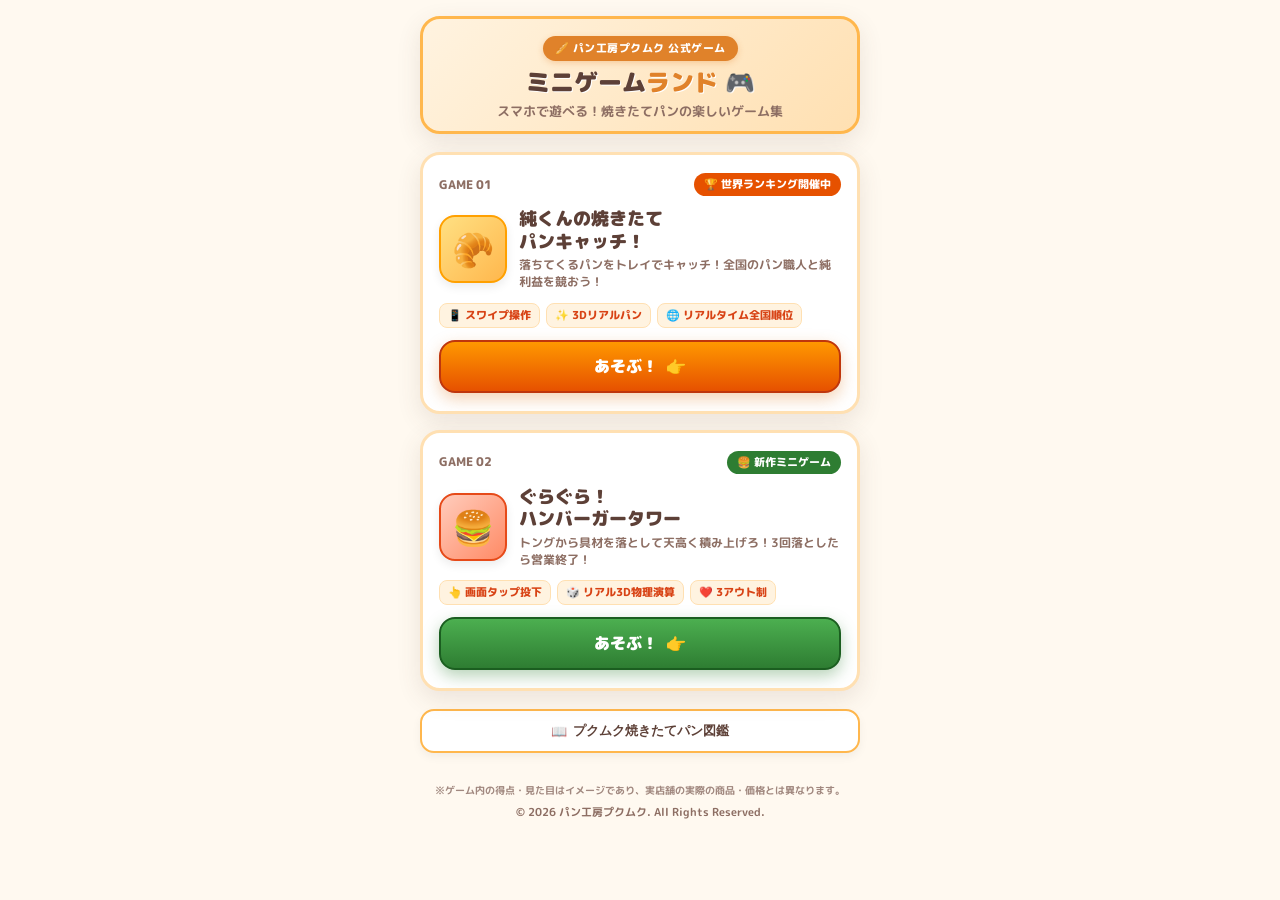
==== index.html @ da217a39 "Add Pukumuku breads and burger ingredients" ====
<!DOCTYPE html>
<html lang="ja">

<head>
  <meta charset="UTF-8">
  <meta name="viewport" content="width=device-width, initial-scale=1.0, maximum-scale=1.0, user-scalable=no">
  <meta http-equiv="Cache-Control" content="no-cache, no-store, must-revalidate">
  <meta http-equiv="Pragma" content="no-cache">
  <meta http-equiv="Expires" content="0">
  <title>パン工房プクムク ミニゲームランド 🎮</title>
  <link rel="stylesheet" href="portal.css?v=portal20261103a">
  <link rel="preconnect" href="https://fonts.googleapis.com">
  <link rel="preconnect" href="https://fonts.gstatic.com" crossorigin>
  <link href="https://fonts.googleapis.com/css2?family=M+PLUS+Rounded+1c:wght@700;800;900&display=swap" rel="stylesheet">
  <link rel="stylesheet" href="catch_breads.css?v=20261108bakery">
</head>

<body>
  <div id="portal-container">
    <!-- ヘッダー -->
    <header class="portal-header">
      <div class="portal-badge">🥖 パン工房プクムク 公式ゲーム</div>
      <h1 class="portal-title">ミニゲーム<span>ランド</span> 🎮</h1>
      <p class="portal-subtitle">スマホで遊べる！焼きたてパンの楽しいゲーム集</p>
    </header>

    <!-- ゲーム一覧 -->
    <main class="games-list">
      <!-- ゲーム①：パンキャッチ -->
      <article class="game-card">
        <div class="card-top">
          <span class="game-number">GAME 01</span>
          <span class="card-badge popular">🏆 世界ランキング開催中</span>
        </div>
        <div class="game-info">
          <div class="game-icon-box icon-catch">🥐</div>
          <div class="game-text">
            <h2 class="game-name">純くんの焼きたて<br>パンキャッチ！</h2>
            <p class="game-desc">落ちてくるパンをトレイでキャッチ！全国のパン職人と純利益を競おう！</p>
          </div>
        </div>
        <div class="game-tags">
          <span class="tag">📱 スワイプ操作</span>
          <span class="tag">✨ 3Dリアルパン</span>
          <span class="tag">🌐 リアルタイム全国順位</span>
        </div>
        <a href="catch/" class="play-btn play-btn-orange">
          <span>あそぶ！</span> 👉
        </a>
      </article>

      <!-- ゲーム②：ハンバーガータワー -->
      <article class="game-card">
        <div class="card-top">
          <span class="game-number">GAME 02</span>
          <span class="card-badge new">🍔 新作ミニゲーム</span>
        </div>
        <div class="game-info">
          <div class="game-icon-box icon-tower">🍔</div>
          <div class="game-text">
            <h2 class="game-name">ぐらぐら！<br>ハンバーガータワー</h2>
            <p class="game-desc">トングから具材を落として天高く積み上げろ！3回落としたら営業終了！</p>
          </div>
        </div>
        <div class="game-tags">
          <span class="tag">👆 画面タップ投下</span>
          <span class="tag">🎲 リアル3D物理演算</span>
          <span class="tag">❤️ 3アウト制</span>
        </div>
        <a href="sandwich_tower.html" class="play-btn play-btn-green">
          <span>あそぶ！</span> 👉
        </a>
      </article>
    </main>

    <!-- サブ機能（パン図鑑） -->
    <div class="portal-sub-actions">
      <button id="open-catalog-btn" class="sub-action-btn">
        <span>📖</span> プクムク焼きたてパン図鑑
      </button>
    </div>

    <!-- フッター -->
    <footer class="portal-footer">
      <p class="portal-disclaimer">※ゲーム内の得点・見た目はイメージであり、実店舗の実際の商品・価格とは異なります。</p>
      <p>&copy; 2026 パン工房プクムク. All Rights Reserved.</p>
    </footer>
  </div>

  <!-- パン図鑑モーダル -->
  <div id="catalog-modal" class="overlay">
    <div class="modal-card">
      <div class="result-header">📖 プクムク焼きたてパン図鑑</div>
      <div class="catalog-scroll-area">
        <ul class="catch-bread-grid" aria-label="パンキャッチのパン一覧"></ul>
      </div>
      <div class="catalog-disclaimer">※ゲーム内の得点・見た目はイメージであり、実店舗の実際の商品・価格とは異なります。</div>
      <button id="close-catalog-btn" class="close-btn">閉じる</button>
    </div>
  </div>

  <script>
    const catalogModal = document.getElementById('catalog-modal');
    const openBtn = document.getElementById('open-catalog-btn');
    const closeBtn = document.getElementById('close-catalog-btn');

    if (openBtn) {
      openBtn.addEventListener('click', () => catalogModal.classList.add('active'));
    }
    if (closeBtn) {
      closeBtn.addEventListener('click', () => catalogModal.classList.remove('active'));
    }
    if (catalogModal) {
      catalogModal.addEventListener('click', (e) => {
        if (e.target === catalogModal) catalogModal.classList.remove('active');
      });
    }
  </script>
  <script src="catch_breads.js?v=20261109menu"></script>
</body>

</html>
---- portal.css ----
/* ============================================================
   🥖 パン工房プクムク ミニゲームランド - ポータル専用スタイル
   ============================================================ */
:root {
  --color-bg-base: #FFF9F0;
  --color-card-bg: #FFFFFF;
  --color-theme-orange: #E0822A;
  --color-theme-dark: #5D4037;
  --color-accent-gold: #F59E0B;
  --color-accent-green: #10B981;
  --color-accent-red: #EF4444;
  --color-text-main: #3E2723;
  --color-text-sub: #8D6E63;
  --shadow-card: 0 8px 24px rgba(93, 64, 55, 0.12);
}

* {
  box-sizing: border-box;
  margin: 0;
  padding: 0;
  -webkit-tap-highlight-color: transparent;
  user-select: none;
}

body {
  font-family: 'M PLUS Rounded 1c', 'Hiragino Maru Gothic ProN', sans-serif;
  background: var(--color-bg-base);
  color: var(--color-text-main);
  min-height: 100vh;
  display: flex;
  justify-content: center;
  align-items: flex-start;
  padding: 16px 12px 40px;
}

#portal-container {
  width: 100%;
  max-width: 440px;
  display: flex;
  flex-direction: column;
  gap: 18px;
}

/* ヘッダー */
.portal-header {
  text-align: center;
  padding: 16px 12px 10px;
  background: linear-gradient(135deg, #FFF3E0, #FFE0B2);
  border-radius: 20px;
  border: 3px solid #FFB74D;
  box-shadow: var(--shadow-card);
}

.portal-badge {
  display: inline-block;
  background: var(--color-theme-orange);
  color: #FFF;
  font-size: 11px;
  font-weight: 800;
  padding: 4px 12px;
  border-radius: 20px;
  letter-spacing: 0.5px;
  margin-bottom: 6px;
  box-shadow: 0 2px 6px rgba(224, 130, 42, 0.3);
}

.portal-title {
  font-size: 24px;
  font-weight: 900;
  color: var(--color-theme-dark);
  line-height: 1.3;
  text-shadow: 1px 1px 0 #FFF;
}

.portal-title span {
  color: var(--color-theme-orange);
}

.portal-subtitle {
  font-size: 13px;
  font-weight: 700;
  color: var(--color-text-sub);
  margin-top: 4px;
}

/* ゲーム一覧 */
.games-list {
  display: flex;
  flex-direction: column;
  gap: 16px;
}

.game-card {
  background: var(--color-card-bg);
  border-radius: 20px;
  border: 3px solid #FFE0B2;
  box-shadow: var(--shadow-card);
  padding: 18px 16px;
  display: flex;
  flex-direction: column;
  gap: 12px;
  transition: transform 0.15s ease, box-shadow 0.15s ease;
  position: relative;
  overflow: hidden;
}

.game-card:hover {
  transform: translateY(-2px);
  box-shadow: 0 12px 28px rgba(93, 64, 55, 0.18);
}

.card-top {
  display: flex;
  align-items: center;
  justify-content: space-between;
}

.card-badge {
  font-size: 11px;
  font-weight: 800;
  padding: 3px 10px;
  border-radius: 12px;
  color: #FFF;
}

.card-badge.popular {
  background: #E65100;
}

.card-badge.new {
  background: #2E7D32;
  animation: pulse 1.5s infinite;
}

@keyframes pulse {
  0%, 100% { opacity: 1; transform: scale(1); }
  50% { opacity: 0.85; transform: scale(1.05); }
}

.game-number {
  font-size: 12px;
  font-weight: 800;
  color: var(--color-text-sub);
}

.game-info {
  display: flex;
  gap: 12px;
  align-items: center;
}

.game-icon-box {
  width: 68px;
  height: 68px;
  border-radius: 16px;
  display: flex;
  align-items: center;
  justify-content: center;
  font-size: 34px;
  flex-shrink: 0;
  box-shadow: 0 4px 10px rgba(0, 0, 0, 0.08);
}

.icon-catch {
  background: linear-gradient(135deg, #FFE082, #FFB74D);
  border: 2px solid #FFA000;
}

.icon-tower {
  background: linear-gradient(135deg, #FFCCBC, #FF8A65);
  border: 2px solid #E64A19;
}

.game-text {
  flex: 1;
}

.game-name {
  font-size: 18px;
  font-weight: 900;
  color: var(--color-theme-dark);
  line-height: 1.25;
}

.game-desc {
  font-size: 12px;
  font-weight: 700;
  color: var(--color-text-sub);
  margin-top: 4px;
  line-height: 1.4;
}

.game-tags {
  display: flex;
  flex-wrap: wrap;
  gap: 6px;
}

.tag {
  font-size: 11px;
  font-weight: 800;
  background: #FFF3E0;
  color: #D84315;
  padding: 3px 8px;
  border-radius: 8px;
  border: 1px solid #FFE0B2;
}

/* あそぶボタン */
.play-btn {
  display: flex;
  align-items: center;
  justify-content: center;
  gap: 8px;
  width: 100%;
  padding: 13px 0;
  font-size: 16px;
  font-weight: 900;
  text-decoration: none;
  border-radius: 16px;
  color: #FFF;
  box-shadow: 0 6px 16px rgba(224, 130, 42, 0.35);
  transition: transform 0.1s ease, filter 0.1s ease;
}

.play-btn-orange {
  background: linear-gradient(180deg, #FF9800, #E65100);
  border: 2px solid #BF360C;
}

.play-btn-green {
  background: linear-gradient(180deg, #4CAF50, #2E7D32);
  border: 2px solid #1B5E20;
  box-shadow: 0 6px 16px rgba(46, 125, 50, 0.35);
}

.play-btn:active {
  transform: scale(0.97);
  filter: brightness(0.9);
}

/* サブメニュー・図鑑ボタン */
.portal-sub-actions {
  display: flex;
  gap: 10px;
}

.sub-action-btn {
  flex: 1;
  background: #FFF;
  border: 2px solid #FFB74D;
  border-radius: 14px;
  padding: 11px 8px;
  font-size: 13px;
  font-weight: 800;
  color: var(--color-theme-dark);
  cursor: pointer;
  box-shadow: 0 4px 10px rgba(0, 0, 0, 0.05);
  display: flex;
  align-items: center;
  justify-content: center;
  gap: 6px;
  transition: background 0.1s;
}

.sub-action-btn:active {
  background: #FFF3E0;
}

/* フッター */
.portal-footer {
  text-align: center;
  padding: 12px 10px;
  font-size: 11px;
  font-weight: 700;
  color: var(--color-text-sub);
  line-height: 1.5;
}

.portal-disclaimer {
  font-size: 10px;
  margin-bottom: 6px;
  color: #A1887F;
}

/* パン図鑑モーダル */
.overlay {
  display: none;
  position: fixed;
  top: 0; left: 0; width: 100%; height: 100%;
  background: rgba(0, 0, 0, 0.65);
  z-index: 1000;
  justify-content: center;
  align-items: center;
  padding: 16px;
}

.overlay.active {
  display: flex;
}

.modal-card {
  background: #FFF;
  border-radius: 20px;
  padding: 16px;
  width: 100%;
  max-width: 380px;
  box-shadow: 0 16px 36px rgba(0,0,0,0.3);
  display: flex;
  flex-direction: column;
}

.result-header {
  font-size: 16px;
  font-weight: 900;
  text-align: center;
  color: var(--color-theme-dark);
  margin-bottom: 10px;
}

.catalog-scroll-area {
  max-height: 60vh;
  overflow-y: auto;
  border-radius: 12px;
  border: 2px solid #E0822A;
  background: #FFFDF7;
}

.catalog-img {
  width: 100%;
  height: auto;
  display: block;
}

.catalog-disclaimer {
  font-size: 10px;
  font-weight: 800;
  color: #8D6E63;
  margin: 6px 0 10px;
  text-align: right;
  line-height: 1.3;
}

.close-btn {
  background: var(--color-theme-orange);
  color: #FFF;
  border: none;
  border-radius: 12px;
  padding: 10px;
  font-size: 15px;
  font-weight: 900;
  cursor: pointer;
}
---- catch_breads.css ----
.catch-bread-grid {
  display: grid;
  grid-template-columns: repeat(2, minmax(0, 1fr));
  gap: 8px;
  margin: 0;
  padding: 8px;
  list-style: none;
  text-align: center;
}

.catch-bread-entry {
  display: flex;
  flex-direction: column;
  align-items: center;
  gap: 4px;
  padding: 4px 5px 9px;
  border: 1px solid #ebc184;
  border-radius: 12px;
  background: radial-gradient(ellipse at 50% 34%, #fffdfa 25%, #fff0d4 85%);
  color: #68351e;
  line-height: 1.3;
}

.catch-bread-entry img {
  display: block;
  width: min(100%, 112px);
  height: auto;
  margin: -5px 0 -12px;
  filter: drop-shadow(0 4px 4px #733e2230);
}

.catch-bread-entry strong {
  font-size: 13px;
}

.catch-bread-score {
  padding: 2px 8px;
  border-radius: 999px;
  background: #ffe1a6;
  color: #864007;
  font-size: 12px;
  font-weight: 800;
}

.catch-bread-score.penalty {
  background: #ffe2d8;
  color: #a43023;
}

.catch-bread-entry small {
  font-size: 11px;
}
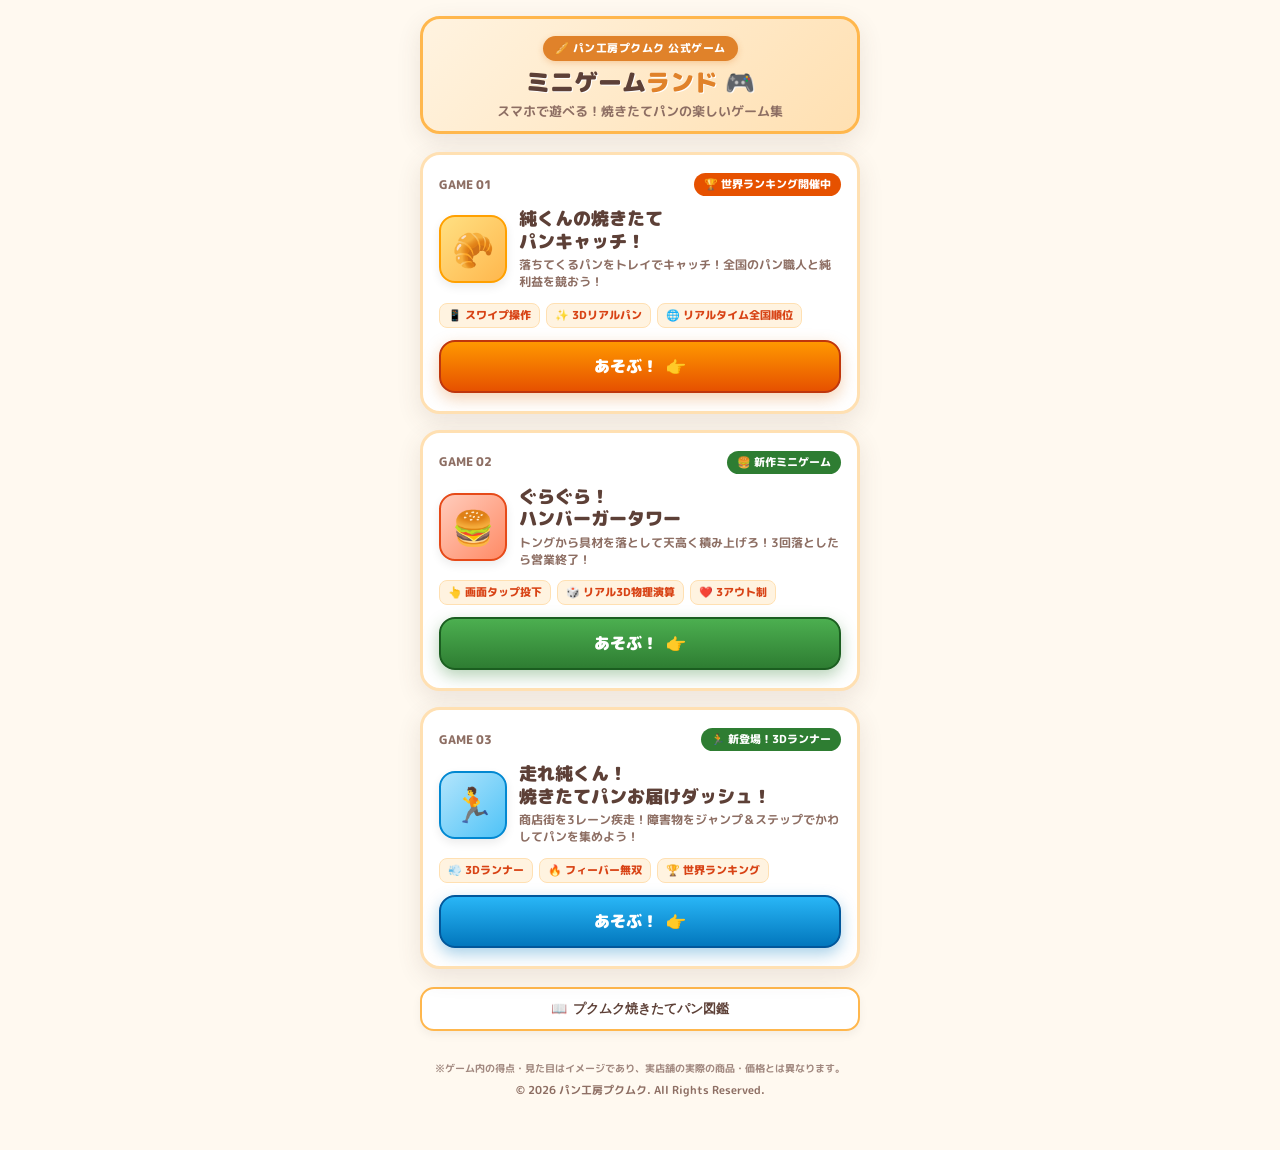
==== commit 7e594a83: "feat(dash): add GAME 03 Bread Delivery Dash with Blender 3D props and Jun-kun" ====
--- a/index.html
+++ b/index.html
@@ -8,7 +8,7 @@
   <meta http-equiv="Pragma" content="no-cache">
   <meta http-equiv="Expires" content="0">
   <title>パン工房プクムク ミニゲームランド 🎮</title>
-  <link rel="stylesheet" href="portal.css?v=portal20261103a">
+  <link rel="stylesheet" href="portal.css?v=portal20261114a">
   <link rel="preconnect" href="https://fonts.googleapis.com">
   <link rel="preconnect" href="https://fonts.gstatic.com" crossorigin>
   <link href="https://fonts.googleapis.com/css2?family=M+PLUS+Rounded+1c:wght@700;800;900&display=swap" rel="stylesheet">
@@ -71,6 +71,29 @@
           <span>あそぶ！</span> 👉
         </a>
       </article>
+
+      <!-- ゲーム③：パンお届けダッシュ -->
+      <article class="game-card">
+        <div class="card-top">
+          <span class="game-number">GAME 03</span>
+          <span class="card-badge new">🏃 新登場！3Dランナー</span>
+        </div>
+        <div class="game-info">
+          <div class="game-icon-box icon-dash">🏃</div>
+          <div class="game-text">
+            <h2 class="game-name">走れ純くん！<br>焼きたてパンお届けダッシュ！</h2>
+            <p class="game-desc">商店街を3レーン疾走！障害物をジャンプ＆ステップでかわしてパンを集めよう！</p>
+          </div>
+        </div>
+        <div class="game-tags">
+          <span class="tag">💨 3Dランナー</span>
+          <span class="tag">🔥 フィーバー無双</span>
+          <span class="tag">🏆 世界ランキング</span>
+        </div>
+        <a href="dash/" class="play-btn play-btn-blue">
+          <span>あそぶ！</span> 👉
+        </a>
+      </article>
     </main>
 
     <!-- サブ機能（パン図鑑） -->
@@ -91,6 +114,7 @@
   <div id="catalog-modal" class="overlay">
     <div class="modal-card">
       <div class="result-header">📖 プクムク焼きたてパン図鑑</div>
+      <input class="catch-bread-search" type="search" placeholder="パンの名前を探す" aria-label="パンの名前を探す">
       <div class="catalog-scroll-area">
         <ul class="catch-bread-grid" aria-label="パンキャッチのパン一覧"></ul>
       </div>
@@ -116,7 +140,7 @@
       });
     }
   </script>
-  <script src="catch_breads.js?v=20261109menu"></script>
+  <script src="catch_breads.js?v=20261109texture"></script>
 </body>
 
 </html>
--- a/portal.css
+++ b/portal.css
@@ -171,6 +171,11 @@
   border: 2px solid #E64A19;
 }
 
+.icon-dash {
+  background: linear-gradient(135deg, #B3E5FC, #4FC3F7);
+  border: 2px solid #0288D1;
+}
+
 .game-text {
   flex: 1;
 }
@@ -232,6 +237,12 @@
   background: linear-gradient(180deg, #4CAF50, #2E7D32);
   border: 2px solid #1B5E20;
   box-shadow: 0 6px 16px rgba(46, 125, 50, 0.35);
+}
+
+.play-btn-blue {
+  background: linear-gradient(180deg, #29B6F6, #0277BD);
+  border: 2px solid #01579B;
+  box-shadow: 0 6px 16px rgba(2, 119, 189, 0.35);
 }
 
 .play-btn:active {
--- a/catch_breads.css
+++ b/catch_breads.css
@@ -20,6 +20,8 @@
   color: #68351e;
   line-height: 1.3;
 }
+
+.catch-bread-entry[hidden] { display: none; }
 
 .catch-bread-entry img {
   display: block;
@@ -50,3 +52,16 @@
 .catch-bread-entry small {
   font-size: 11px;
 }
+.catch-bread-search {
+  box-sizing: border-box;
+  width: 100%;
+  min-height: 42px;
+  padding: 8px 13px;
+  border: 2px solid #e0822a;
+  border-radius: 12px;
+  background: #fffdf7;
+  color: #68351e;
+  font: inherit;
+}
+
+.catch-bread-search:focus-visible { outline: 3px solid #ffc24b; outline-offset: 2px; }
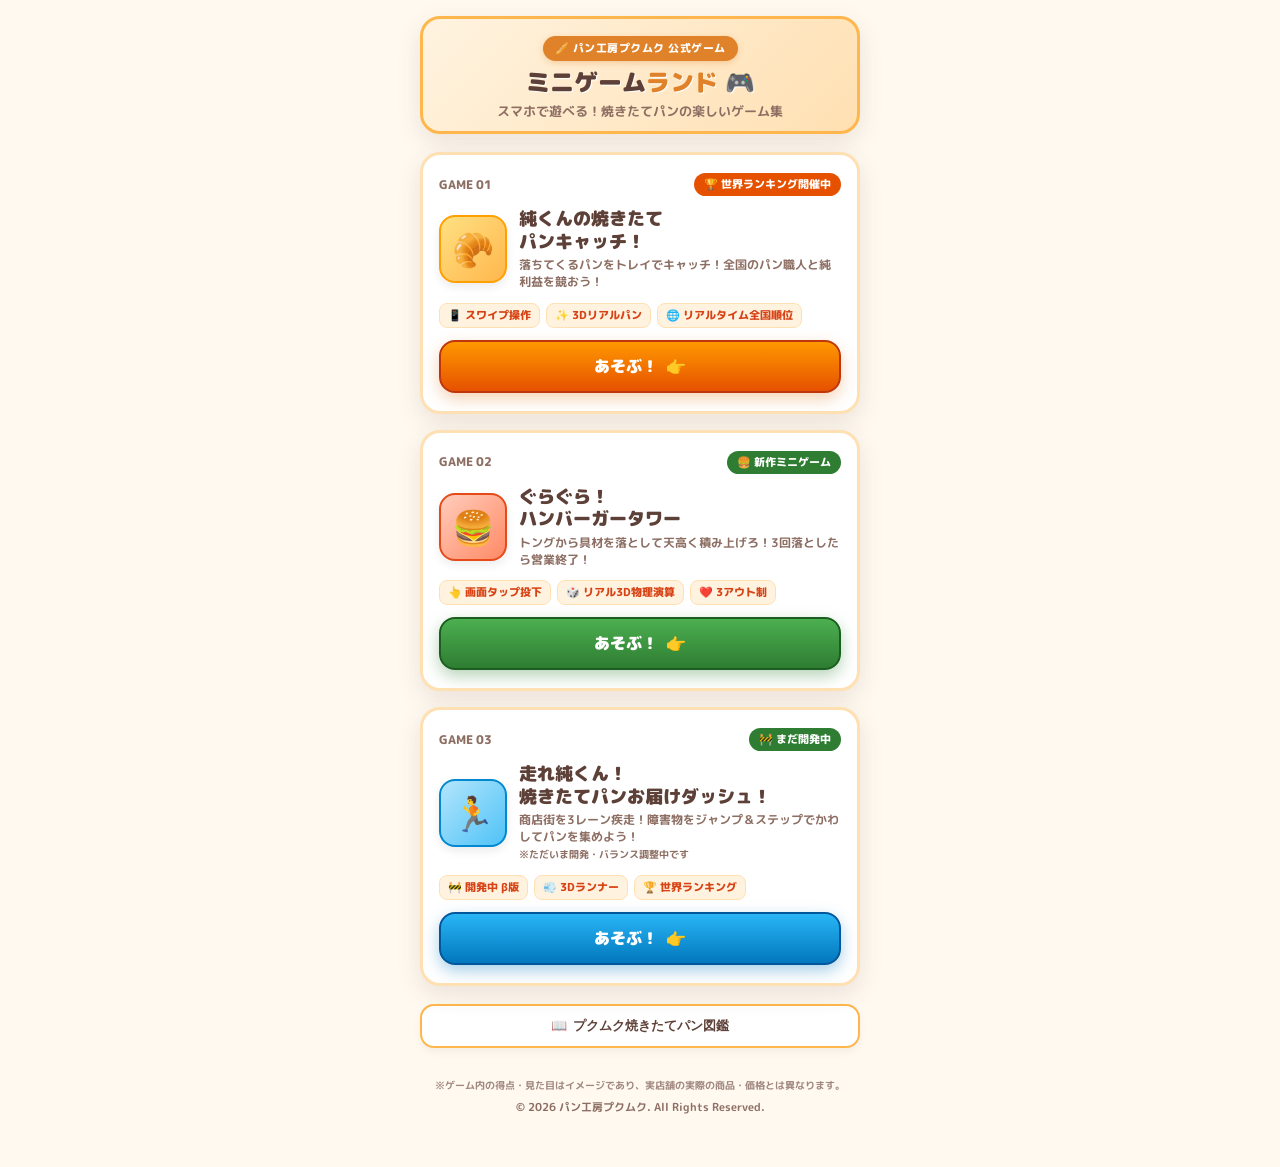
==== commit 1042c1e8: "balance(dash): nerf fever mode and add work-in-progress labels" ====
--- a/index.html
+++ b/index.html
@@ -76,18 +76,18 @@
       <article class="game-card">
         <div class="card-top">
           <span class="game-number">GAME 03</span>
-          <span class="card-badge new">🏃 新登場！3Dランナー</span>
+          <span class="card-badge new">🚧 まだ開発中</span>
         </div>
         <div class="game-info">
           <div class="game-icon-box icon-dash">🏃</div>
           <div class="game-text">
             <h2 class="game-name">走れ純くん！<br>焼きたてパンお届けダッシュ！</h2>
-            <p class="game-desc">商店街を3レーン疾走！障害物をジャンプ＆ステップでかわしてパンを集めよう！</p>
+            <p class="game-desc">商店街を3レーン疾走！障害物をジャンプ＆ステップでかわしてパンを集めよう！<br><small>※ただいま開発・バランス調整中です</small></p>
           </div>
         </div>
         <div class="game-tags">
+          <span class="tag">🚧 開発中 β版</span>
           <span class="tag">💨 3Dランナー</span>
-          <span class="tag">🔥 フィーバー無双</span>
           <span class="tag">🏆 世界ランキング</span>
         </div>
         <a href="dash/" class="play-btn play-btn-blue">
